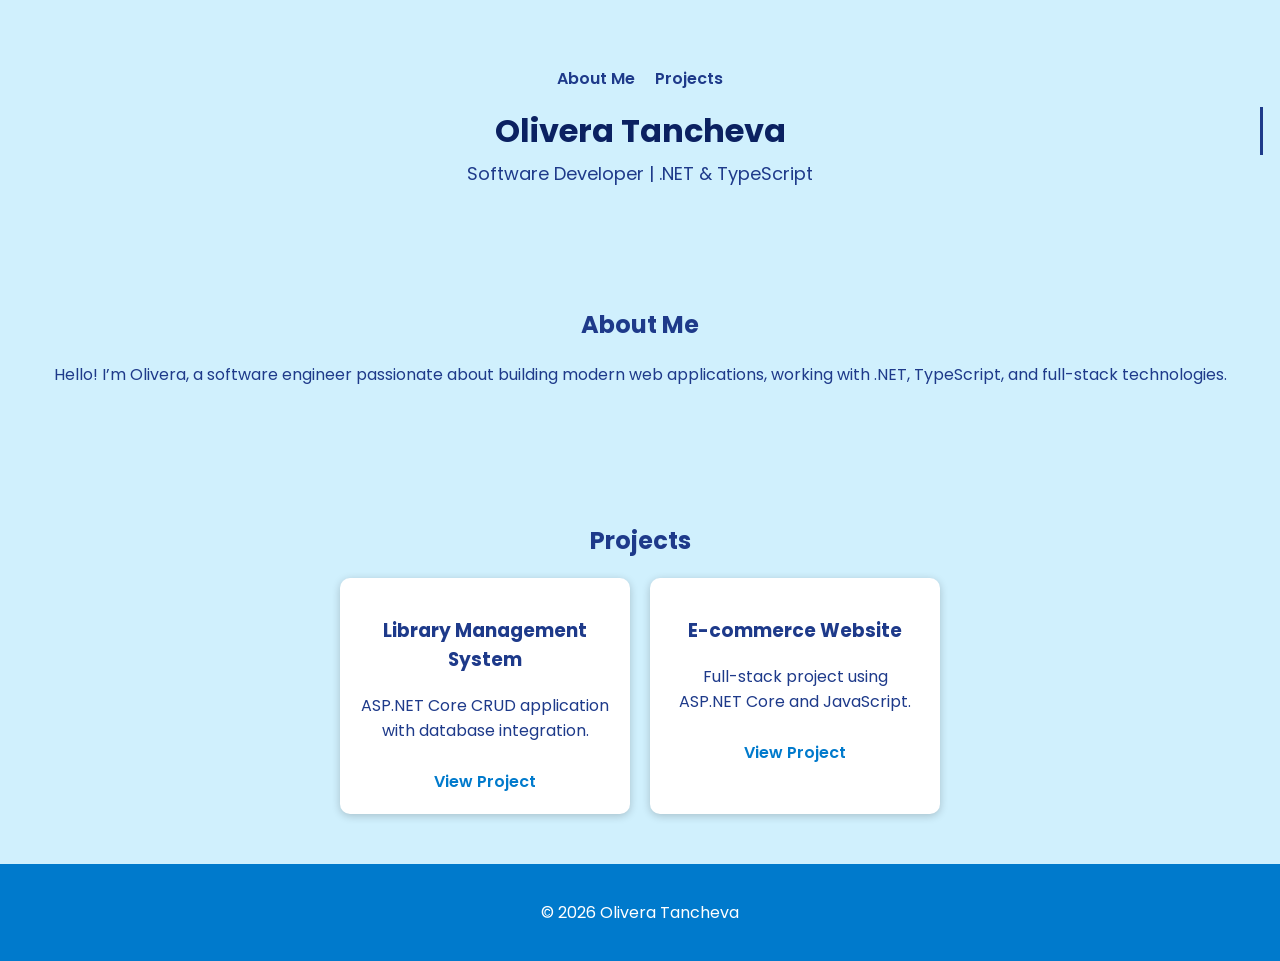
==== index.html @ fe3d7216 "Update index.html" ====
<!DOCTYPE html>
<html lang="en">
<head>
  <meta charset="UTF-8">
  <meta name="viewport" content="width=device-width, initial-scale=1.0">
  <title>Olivera Tancheva | Portfolio</title>
  <link rel="stylesheet" href="style.css">

  <style>
    /* Typing effect */
    .typing {
      border-right: 3px solid #1e3a8a;
      white-space: nowrap;
      overflow: hidden;
      width: 0;
      animation: typing 3s steps(20, end) forwards, blink 0.7s infinite;
    }

    @keyframes typing {
      from { width: 0 }
      to { width: 100% }
    }

    @keyframes blink {
      50% { border-color: transparent }
    }
  </style>
</head>

<body>
  <header>
    <nav>
      <ul>
        <li><a href="#about">About Me</a></li>
        <li><a href="#projects">Projects</a></li>
      </ul>
    </nav>

    <!-- Typing Name -->
    <h1 class="typing">Olivera Tancheva</h1>

    <p>Software Developer | .NET & TypeScript</p>
  </header>

  <section id="about">
    <h2>About Me</h2>
    <p>
      Hello! I’m Olivera, a software engineer passionate about building modern web applications,
      working with .NET, TypeScript, and full-stack technologies.
    </p>
  </section>

  <section id="projects">
    <h2>Projects</h2>

    <div class="project-grid">
      <div class="project-card">
        <h3>Library Management System</h3>
        <p>ASP.NET Core CRUD application with database integration.</p>
        <a href="#">View Project</a>
      </div>

      <div class="project-card">
        <h3>E-commerce Website</h3>
        <p>Full-stack project using ASP.NET Core and JavaScript.</p>
        <a href="#">View Project</a>
      </div>
    </div>
  </section>

  <footer>
    <p>© 2026 Olivera Tancheva</p>
  </footer>
</body>
</html>
---- style.css ----
/* Import Google Font */
@import url('https://fonts.googleapis.com/css2?family=Poppins:wght@400;600&display=swap');

/* General styles */
body {
  margin: 0;
  font-family: 'Poppins', Arial, sans-serif;
  background-color: #d0f0fd; /* Light sky blue */
  color: #1e3a8a; /* Medium deep blue for text */
}

/* Header */
header {
  text-align: center;
  padding: 50px 20px;
}

header nav ul {
  list-style: none;
  padding: 0;
  display: flex;
  justify-content: center;
  gap: 20px;
}

header nav ul li a {
  text-decoration: none;
  color: #1e3a8a; /* Matches text color */
  font-weight: 600;
  transition: color 0.3s;
}

header nav ul li a:hover {
  color: #007acc; /* Slightly brighter on hover */
}

header h1 {
  margin: 10px 0 5px 0;
  color: #0b2161; /* Slightly darker blue for emphasis */
}

header p {
  font-size: 18px;
  margin: 0;
  color: #1e3a8a;
}

/* Sections */
section {
  padding: 50px 20px;
  text-align: center;
}

.project-grid {
  display: flex;
  flex-wrap: wrap;
  justify-content: center;
  gap: 20px;
}

.project-card {
  background: white;
  border-radius: 10px;
  padding: 20px;
  width: 250px;
  box-shadow: 0 2px 8px rgba(0,0,0,0.2);
  color: #1e3a8a;
}

.project-card a {
  display: inline-block;
  margin-top: 10px;
  text-decoration: none;
  color: #007acc;
  font-weight: 600;
}

/* Footer */
footer {
  text-align: center;
  padding: 20px;
  background: #007acc;
  color: white;
}
footer a {
  color: white;
  text-decoration: underline;
}
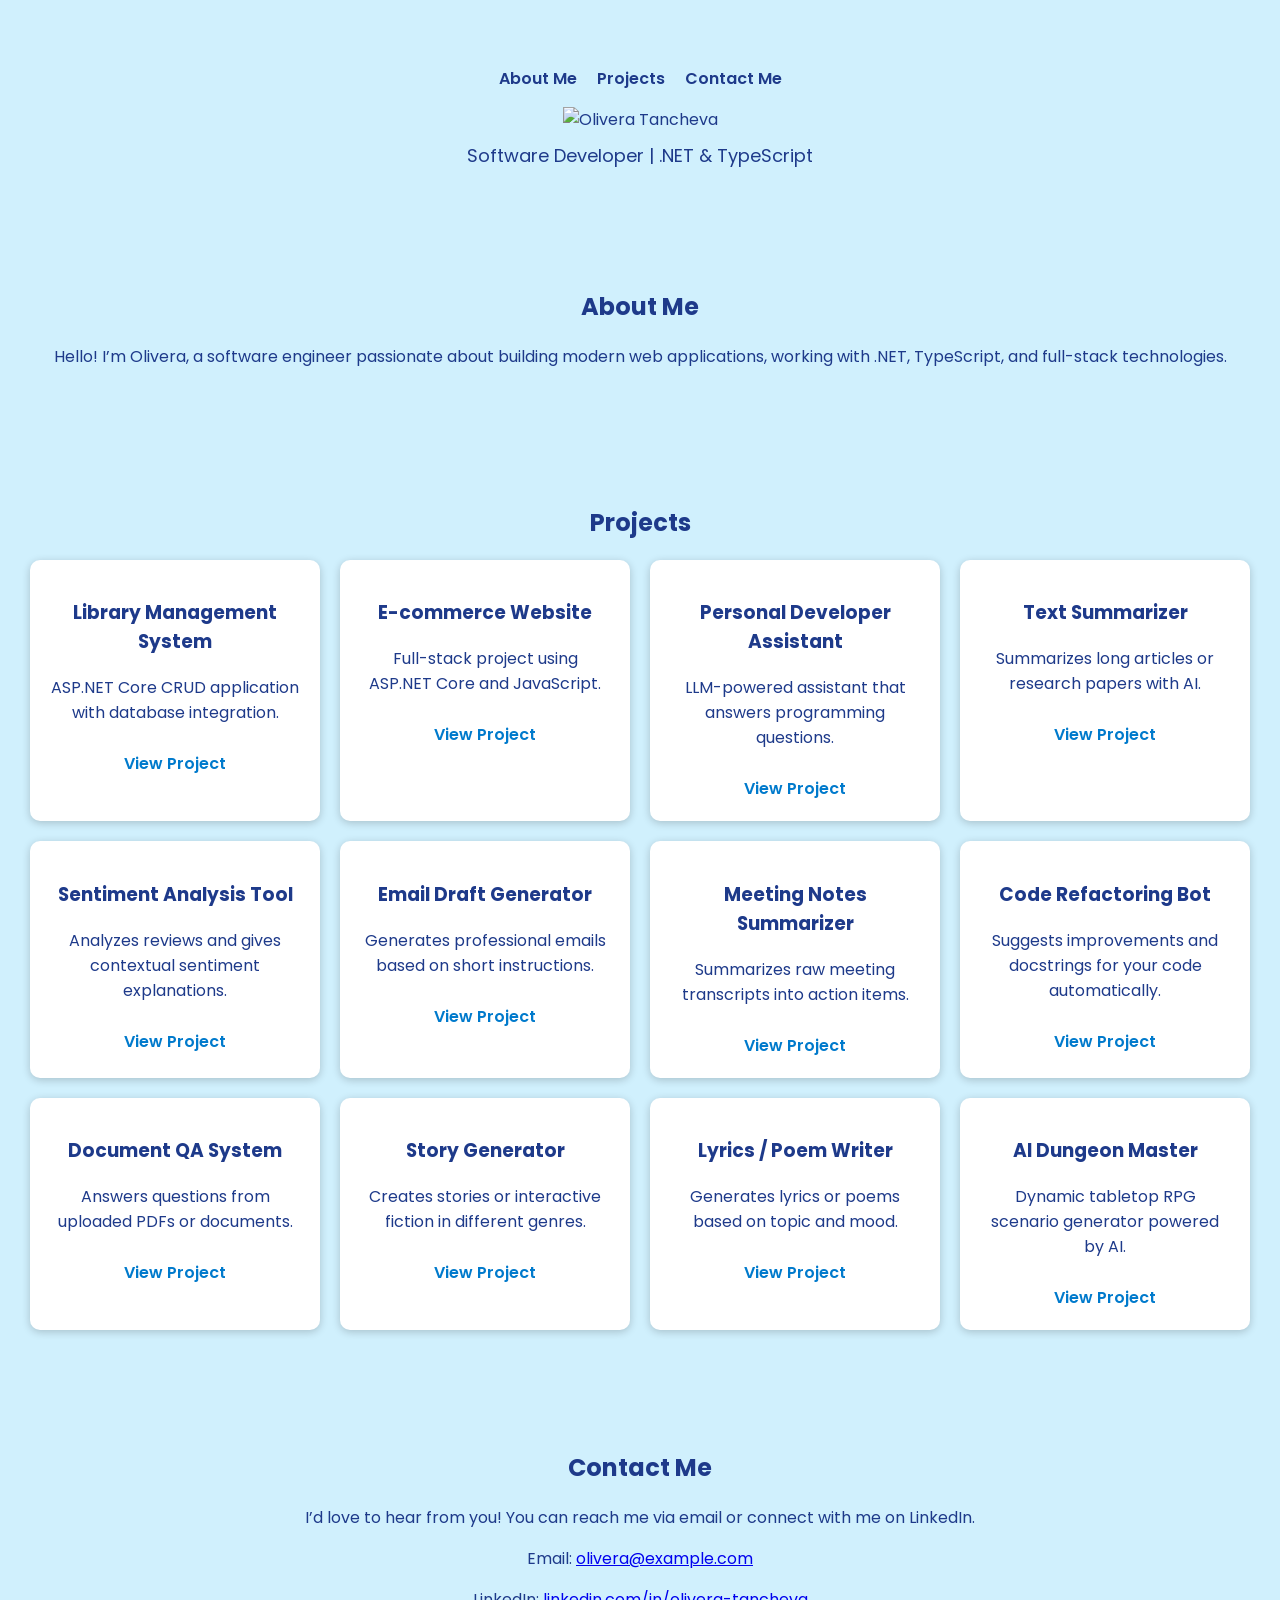
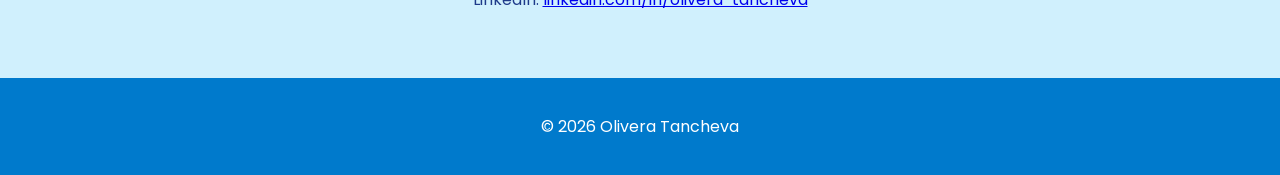
==== commit d1d2c512: "Update index.html" ====
--- a/index.html
+++ b/index.html
@@ -4,43 +4,37 @@
   <meta charset="UTF-8">
   <meta name="viewport" content="width=device-width, initial-scale=1.0">
   <title>Olivera Tancheva | Portfolio</title>
+
+  <!-- Font -->
+  <link href="https://fonts.googleapis.com/css2?family=Poppins:wght@400;600&display=swap" rel="stylesheet">
+
   <link rel="stylesheet" href="style.css">
-
-  <style>
-    /* Typing effect */
-    .typing {
-      border-right: 3px solid #1e3a8a;
-      white-space: nowrap;
-      overflow: hidden;
-      width: 0;
-      animation: typing 3s steps(20, end) forwards, blink 0.7s infinite;
-    }
-
-    @keyframes typing {
-      from { width: 0 }
-      to { width: 100% }
-    }
-
-    @keyframes blink {
-      50% { border-color: transparent }
-    }
-  </style>
 </head>
 
 <body>
   <header>
-    <nav>
-      <ul>
-        <li><a href="#about">About Me</a></li>
-        <li><a href="#projects">Projects</a></li>
-      </ul>
-    </nav>
+  <nav>
+    <ul>
+      <nav>
+  <ul>
+    <li><a href="#about">About Me</a></li>
+    <li><a href="#projects">Projects</a></li>
+    <li><a href="#contact">Contact Me</a></li> <!-- New link -->
+  </ul>
+</nav>
+    </ul>
+  </nav>
 
-    <!-- Typing Name -->
-    <h1 class="typing">Olivera Tancheva</h1>
+  <!-- Profile Image -->
+  <div class="profile-image-container">
+    <img src="images/profile.jpeg" alt="Olivera Tancheva" class="profile-image">
+  </div>
 
-    <p>Software Developer | .NET & TypeScript</p>
-  </header>
+  <!-- Typing Name -->
+  <h1 id="typing-name"></h1>
+
+  <p>Software Developer | .NET & TypeScript</p>
+</header>
 
   <section id="about">
     <h2>About Me</h2>
@@ -51,25 +45,97 @@
   </section>
 
   <section id="projects">
-    <h2>Projects</h2>
+  <h2>Projects</h2>
 
-    <div class="project-grid">
-      <div class="project-card">
-        <h3>Library Management System</h3>
-        <p>ASP.NET Core CRUD application with database integration.</p>
-        <a href="#">View Project</a>
-      </div>
+  <div class="project-grid">
+    <!-- Existing Projects -->
+    <div class="project-card">
+      <h3>Library Management System</h3>
+      <p>ASP.NET Core CRUD application with database integration.</p>
+      <a href="projects/project1.html">View Project</a>
+    </div>
 
-      <div class="project-card">
-        <h3>E-commerce Website</h3>
-        <p>Full-stack project using ASP.NET Core and JavaScript.</p>
-        <a href="#">View Project</a>
-      </div>
+    <div class="project-card">
+      <h3>E-commerce Website</h3>
+      <p>Full-stack project using ASP.NET Core and JavaScript.</p>
+      <a href="projects/project2.html">View Project</a>
     </div>
-  </section>
 
+    <!-- New Projects -->
+    <div class="project-card">
+      <h3>Personal Developer Assistant</h3>
+      <p>LLM-powered assistant that answers programming questions.</p>
+      <a href="projects/project3.html">View Project</a>
+    </div>
+
+    <div class="project-card">
+      <h3>Text Summarizer</h3>
+      <p>Summarizes long articles or research papers with AI.</p>
+      <a href="projects/project4.html">View Project</a>
+    </div>
+
+    <div class="project-card">
+      <h3>Sentiment Analysis Tool</h3>
+      <p>Analyzes reviews and gives contextual sentiment explanations.</p>
+      <a href="projects/project5.html">View Project</a>
+    </div>
+
+    <div class="project-card">
+      <h3>Email Draft Generator</h3>
+      <p>Generates professional emails based on short instructions.</p>
+      <a href="projects/project6.html">View Project</a>
+    </div>
+
+    <div class="project-card">
+      <h3>Meeting Notes Summarizer</h3>
+      <p>Summarizes raw meeting transcripts into action items.</p>
+      <a href="projects/project7.html">View Project</a>
+    </div>
+
+    <div class="project-card">
+      <h3>Code Refactoring Bot</h3>
+      <p>Suggests improvements and docstrings for your code automatically.</p>
+      <a href="projects/project8.html">View Project</a>
+    </div>
+
+    <div class="project-card">
+      <h3>Document QA System</h3>
+      <p>Answers questions from uploaded PDFs or documents.</p>
+      <a href="projects/project9.html">View Project</a>
+    </div>
+
+    <div class="project-card">
+      <h3>Story Generator</h3>
+      <p>Creates stories or interactive fiction in different genres.</p>
+      <a href="projects/project10.html">View Project</a>
+    </div>
+
+    <div class="project-card">
+      <h3>Lyrics / Poem Writer</h3>
+      <p>Generates lyrics or poems based on topic and mood.</p>
+      <a href="projects/project11.html">View Project</a>
+    </div>
+
+    <div class="project-card">
+      <h3>AI Dungeon Master</h3>
+      <p>Dynamic tabletop RPG scenario generator powered by AI.</p>
+      <a href="projects/project12.html">View Project</a>
+    </div>
+  </div>
+</section>
+
+<section id="contact">
+  <h2>Contact Me</h2>
+  <p>
+    I’d love to hear from you! You can reach me via email or connect with me on LinkedIn.
+  </p>
+  <p>Email: <a href="mailto:olivera@example.com">olivera@example.com</a></p>
+  <p>LinkedIn: <a href="https://www.linkedin.com/in/olivera-tancheva" target="_blank">linkedin.com/in/olivera-tancheva</a></p>
+</section>
   <footer>
     <p>© 2026 Olivera Tancheva</p>
   </footer>
+
+  <script src="script.js"></script>
 </body>
 </html>
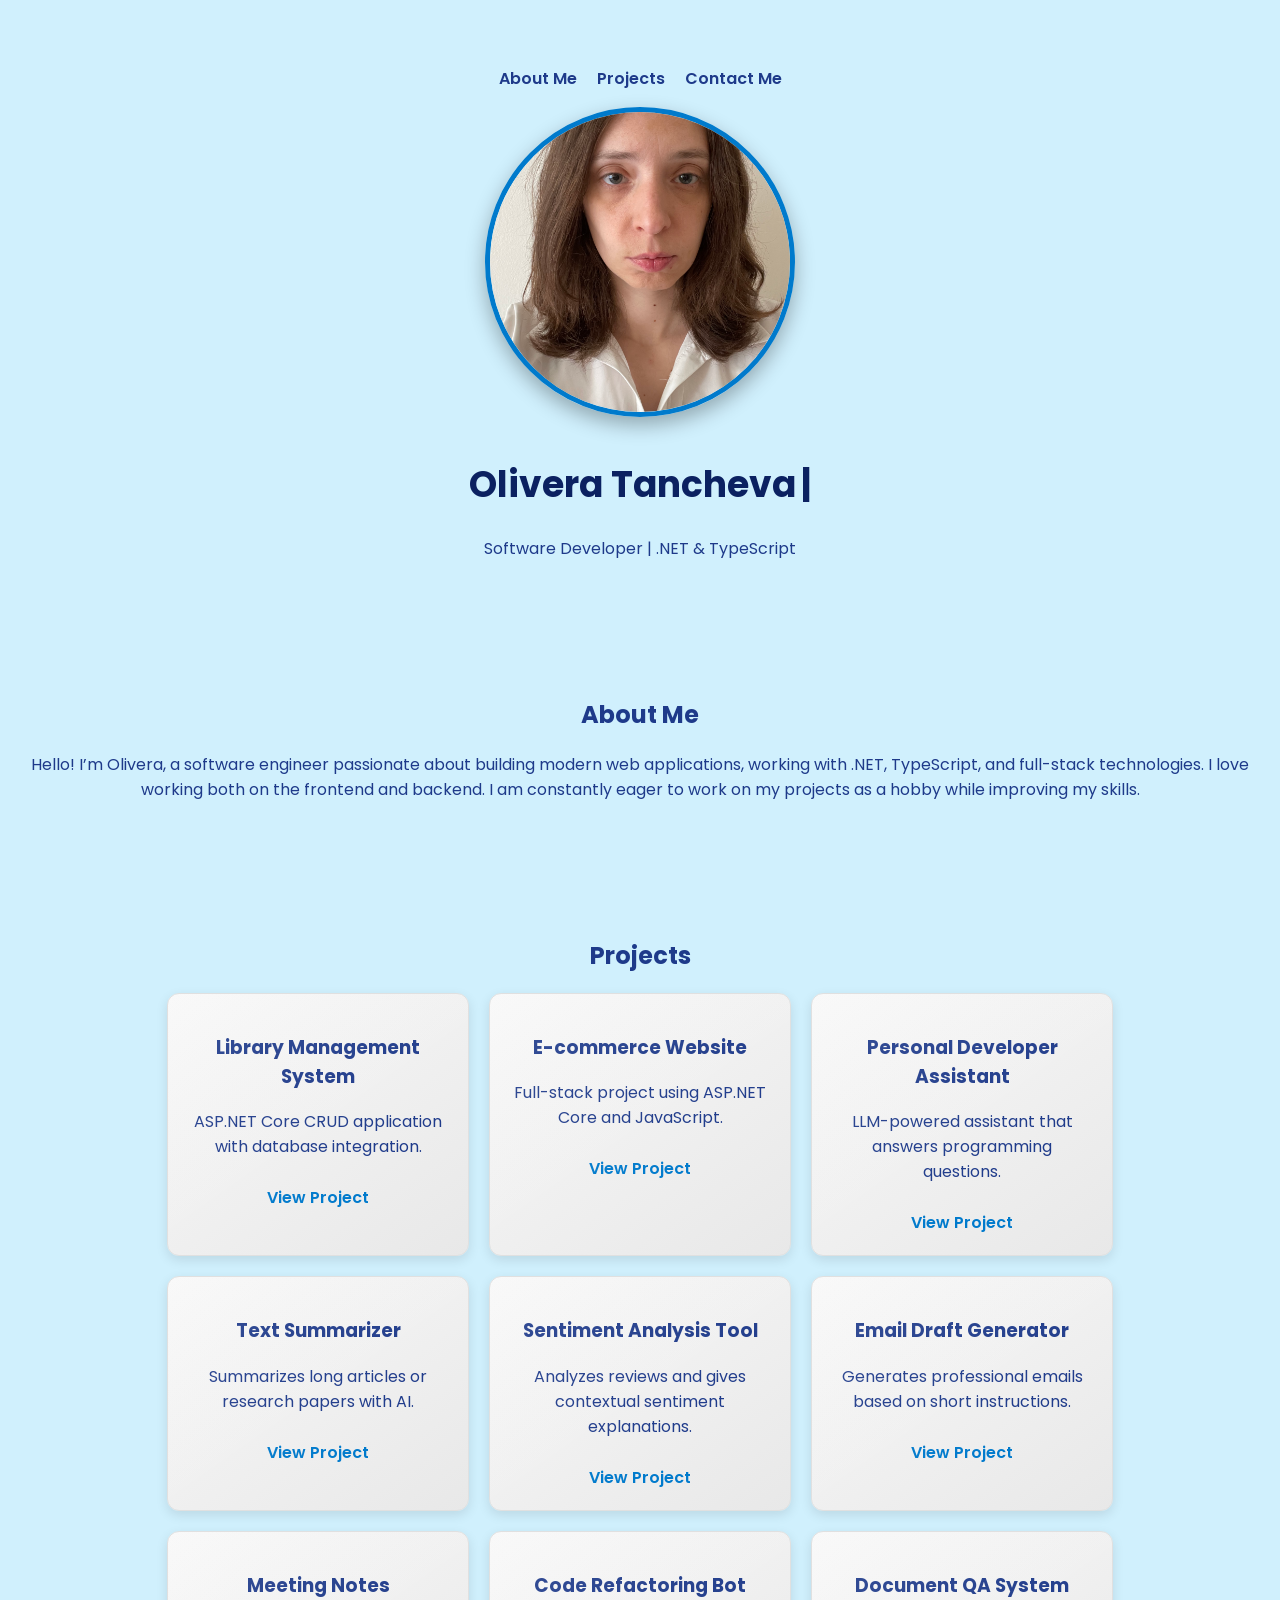
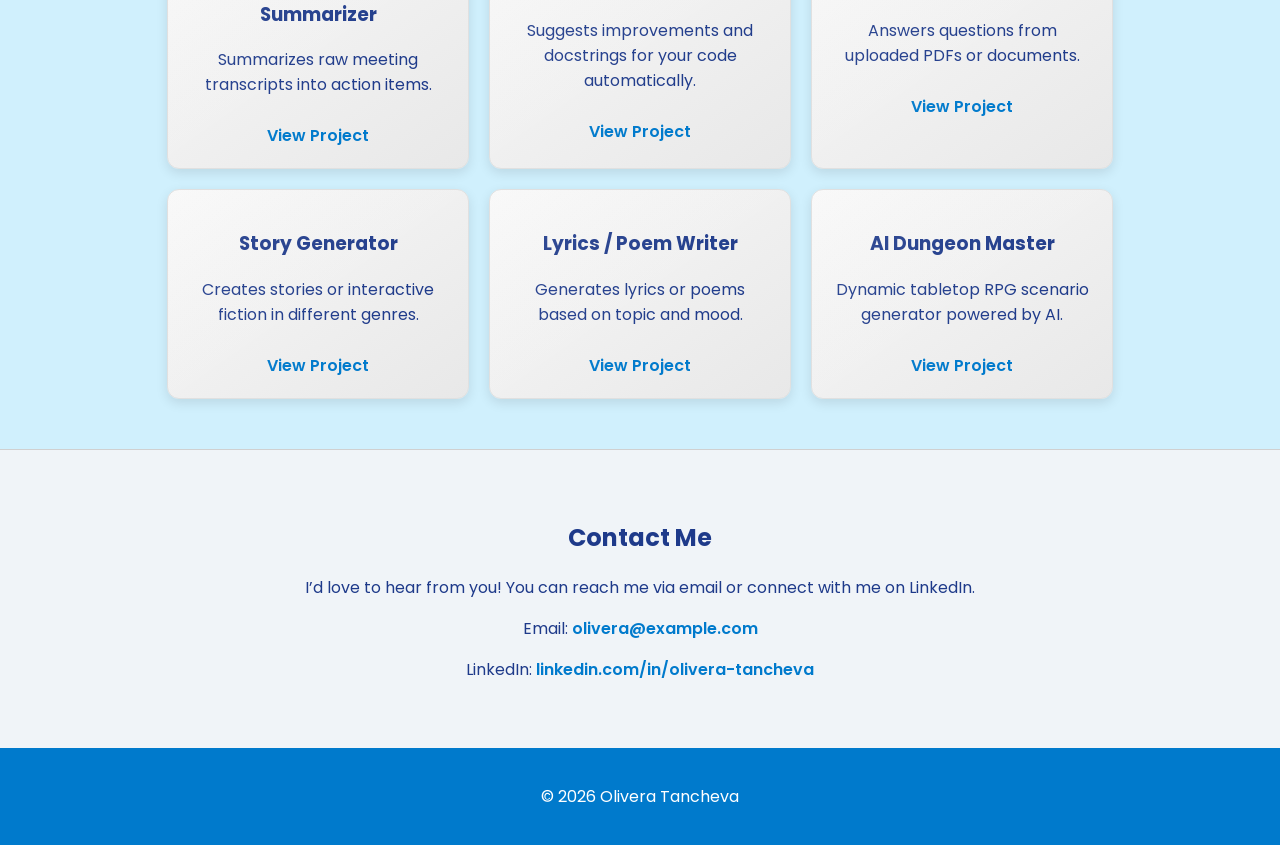
==== commit ce52a6b5: "Update index.html" ====
--- a/index.html
+++ b/index.html
@@ -40,7 +40,7 @@
     <h2>About Me</h2>
     <p>
       Hello! I’m Olivera, a software engineer passionate about building modern web applications,
-      working with .NET, TypeScript, and full-stack technologies.
+      working with .NET, TypeScript, and full-stack technologies. I love working both on the frontend and backend. I am constantly eager to work on my projects as a hobby while improving my skills.
     </p>
   </section>
 
--- a/style.css
+++ b/style.css
@@ -1,12 +1,8 @@
-/* Import Google Font */
-@import url('https://fonts.googleapis.com/css2?family=Poppins:wght@400;600&display=swap');
-
-/* General styles */
 body {
   margin: 0;
-  font-family: 'Poppins', Arial, sans-serif;
-  background-color: #d0f0fd; /* Light sky blue */
-  color: #1e3a8a; /* Medium deep blue for text */
+  font-family: 'Poppins', sans-serif;
+  background-color: #d0f0fd; /* light sky blue */
+  color: #1e3a8a;
 }
 
 /* Header */
@@ -15,34 +11,33 @@
   padding: 50px 20px;
 }
 
-header nav ul {
+nav ul {
   list-style: none;
-  padding: 0;
   display: flex;
   justify-content: center;
   gap: 20px;
+  padding: 0;
 }
 
-header nav ul li a {
+nav a {
   text-decoration: none;
-  color: #1e3a8a; /* Matches text color */
+  color: #1e3a8a;
   font-weight: 600;
-  transition: color 0.3s;
 }
 
-header nav ul li a:hover {
-  color: #007acc; /* Slightly brighter on hover */
+nav a:hover {
+  color: #007acc;
 }
 
-header h1 {
-  margin: 10px 0 5px 0;
-  color: #0b2161; /* Slightly darker blue for emphasis */
+/* Typing cursor */
+#typing-name::after {
+  content: "|";
+  margin-left: 5px;
+  animation: blink 1s infinite;
 }
 
-header p {
-  font-size: 18px;
-  margin: 0;
-  color: #1e3a8a;
+@keyframes blink {
+  50% { opacity: 0; }
 }
 
 /* Sections */
@@ -51,38 +46,127 @@
   text-align: center;
 }
 
+h1 {
+  font-size: 36px;
+  color: #0b2161;
+}
+
+h2 {
+  margin-bottom: 20px;
+}
+
+/* Projects */
 .project-grid {
   display: flex;
+  justify-content: center;
   flex-wrap: wrap;
-  justify-content: center;
   gap: 20px;
 }
 
+/* Profile Image */
+.profile-image-container {
+  display: flex;
+  justify-content: center;
+  margin-bottom: 40px; /* space between image and name */
+}
+
+.profile-image {
+  width: 300px;        /* much bigger */
+  height: 300px;       /* keep square for perfect circle */
+  border-radius: 50%;  /* circular shape */
+  object-fit: cover;   /* maintain proportions */
+  border: 5px solid #007acc; /* nice border matching theme */
+  box-shadow: 0 8px 20px rgba(0,0,0,0.3); /* stronger shadow for pop */
+}
+card:hover {
+  transform: translateY(-5px);
+  box-shadow: 0 8px 20px rgba(0,0,0,0.25);
+  background: linear-gradient(145deg, #f0f0f0, #d9d9d9); /* slightly brighter on hover */
+}/* Projects - metallic style */
+/* Projects - light metallic style */
+/* Projects grid (flex wrap handles multiple cards) */
+.project-grid {
+  display: flex;
+  justify-content: center;
+  flex-wrap: wrap;
+  gap: 20px;
+}
+
+/* Cards already have metallic style and hover */
 .project-card {
-  background: white;
-  border-radius: 10px;
+  background: linear-gradient(145deg, #f8f8f8, #e8e8e8); /* light metallic */
   padding: 20px;
-  width: 250px;
-  box-shadow: 0 2px 8px rgba(0,0,0,0.2);
+  border-radius: 12px;
+  width: 260px;
+  box-shadow: 0 4px 12px rgba(0,0,0,0.1);
   color: #1e3a8a;
+  position: relative;
+  overflow: hidden;
+  border: 1px solid #e0e0e0;
+  transition: transform 0.3s, box-shadow 0.3s;
+}
+
+.project-card:hover {
+  transform: translateY(-5px);
+  box-shadow: 0 6px 18px rgba(0,0,0,0.15);
+}
+
+.project-card::after {
+  content: "";
+  position: absolute;
+  top: -50%;
+  left: -50%;
+  width: 200%;
+  height: 200%;
+  background: linear-gradient(120deg, rgba(255,255,255,0.2) 0%, rgba(255,255,255,0) 60%);
+  transform: rotate(25deg);
+  transition: transform 0.5s;
+  pointer-events: none; /* allow clicks */
+}
+
+.project-card:hover::after {
+  transform: rotate(25deg) translateX(50%);
 }
 
 .project-card a {
   display: inline-block;
   margin-top: 10px;
   text-decoration: none;
+  color: #007acc; /* normal blue */
+  font-weight: 600;
+  transition: color 0.2s;
+}
+
+.project-card a:hover {
+  color: #005fa3;
+}
+
+.project-card a:active {
+  color: #003f6b; /* dark blue on click */
+}
+
+#contact {
+  padding: 50px 20px;
+  text-align: center;
+  background-color: #f0f4f8; /* very light blue-grey for contrast */
+  border-top: 1px solid #d0d0d0;
+}
+
+#contact a {
   color: #007acc;
+  text-decoration: none;
   font-weight: 600;
+}
+
+#contact a:hover {
+  color: #005fa3; /* dark blue on hover */
+  text-decoration: underline;
 }
 
 /* Footer */
 footer {
+  background: #007acc;
+  color: white;
   text-align: center;
   padding: 20px;
-  background: #007acc;
-  color: white;
 }
-footer a {
-  color: white;
-  text-decoration: underline;
-}
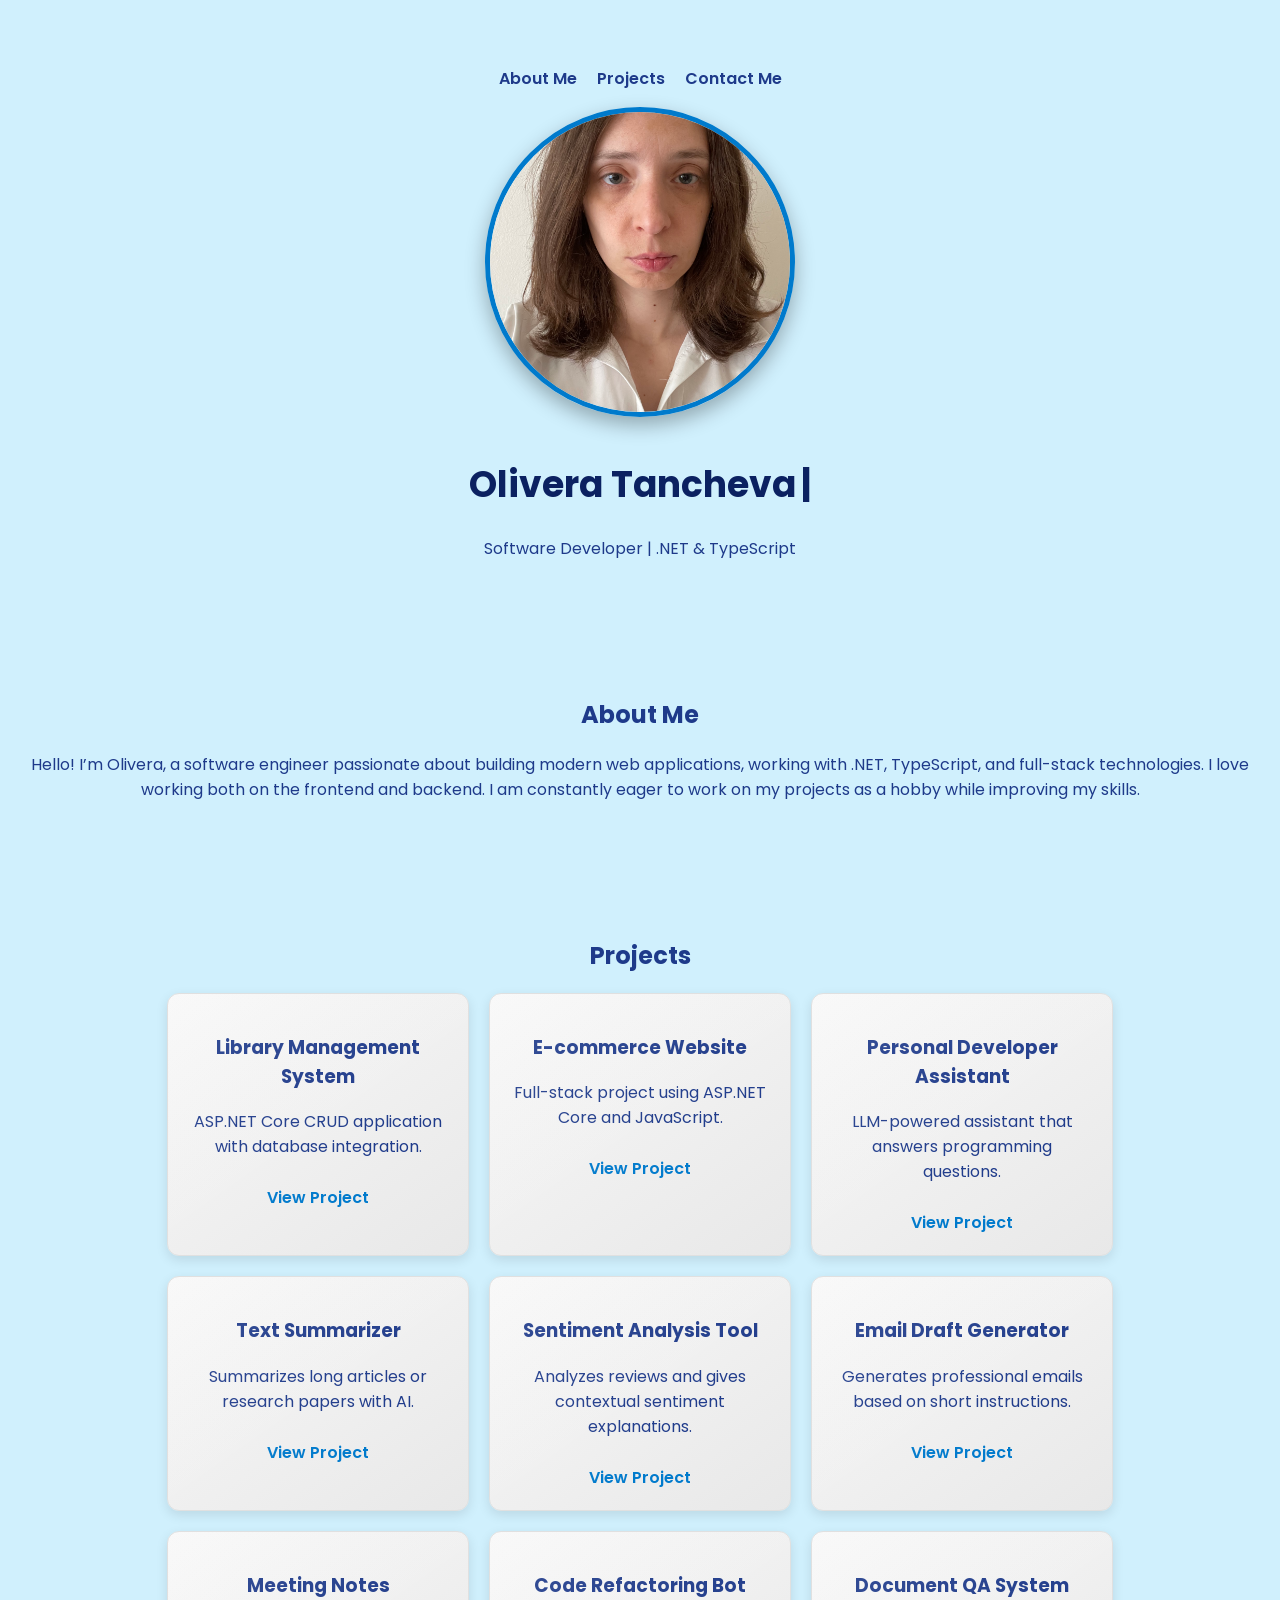
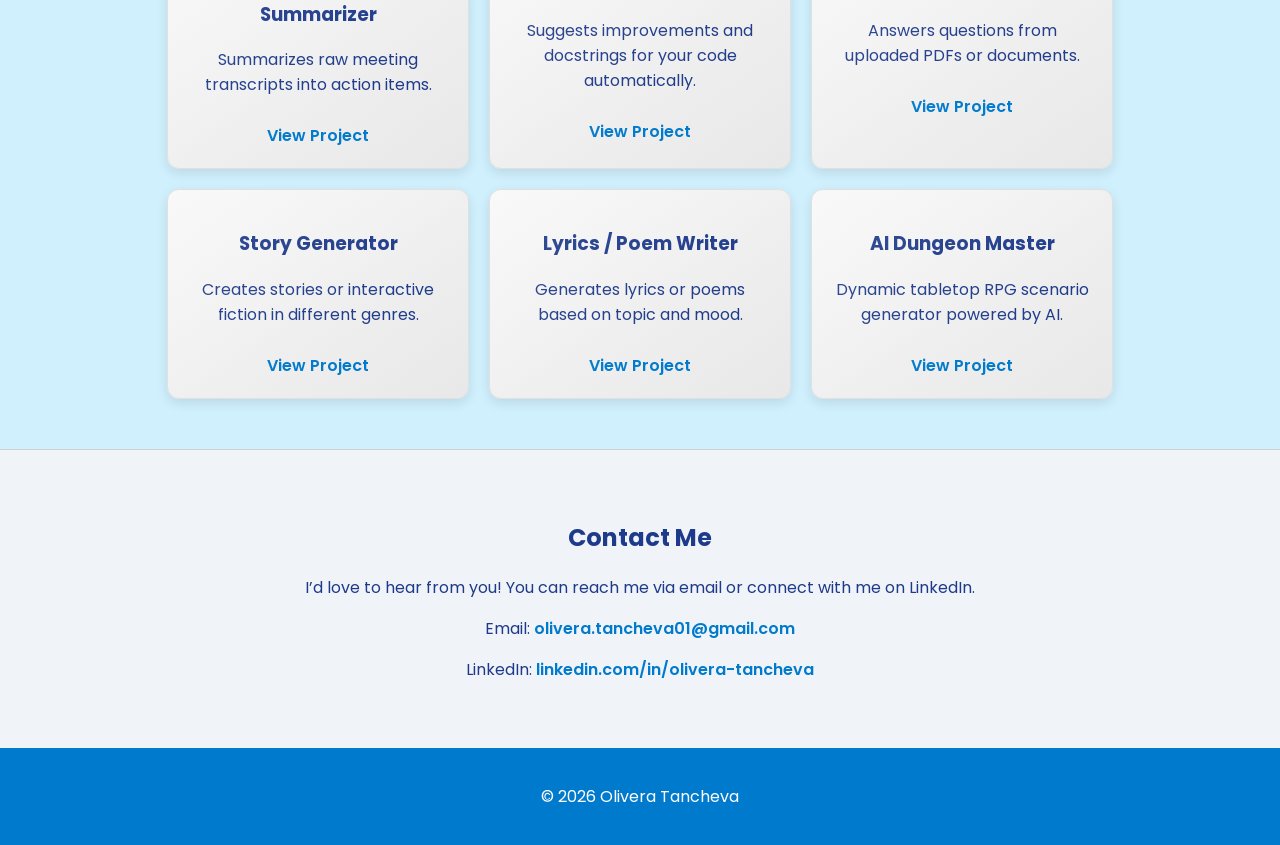
==== commit 6df7ae89: "Update index.html" ====
--- a/index.html
+++ b/index.html
@@ -129,7 +129,7 @@
   <p>
     I’d love to hear from you! You can reach me via email or connect with me on LinkedIn.
   </p>
-  <p>Email: <a href="mailto:olivera@example.com">olivera@example.com</a></p>
+  <p>Email: <a href="mailto:olivera.tancheva01@gmail.com">olivera.tancheva01@gmail.com</a></p>
   <p>LinkedIn: <a href="https://www.linkedin.com/in/olivera-tancheva" target="_blank">linkedin.com/in/olivera-tancheva</a></p>
 </section>
   <footer>
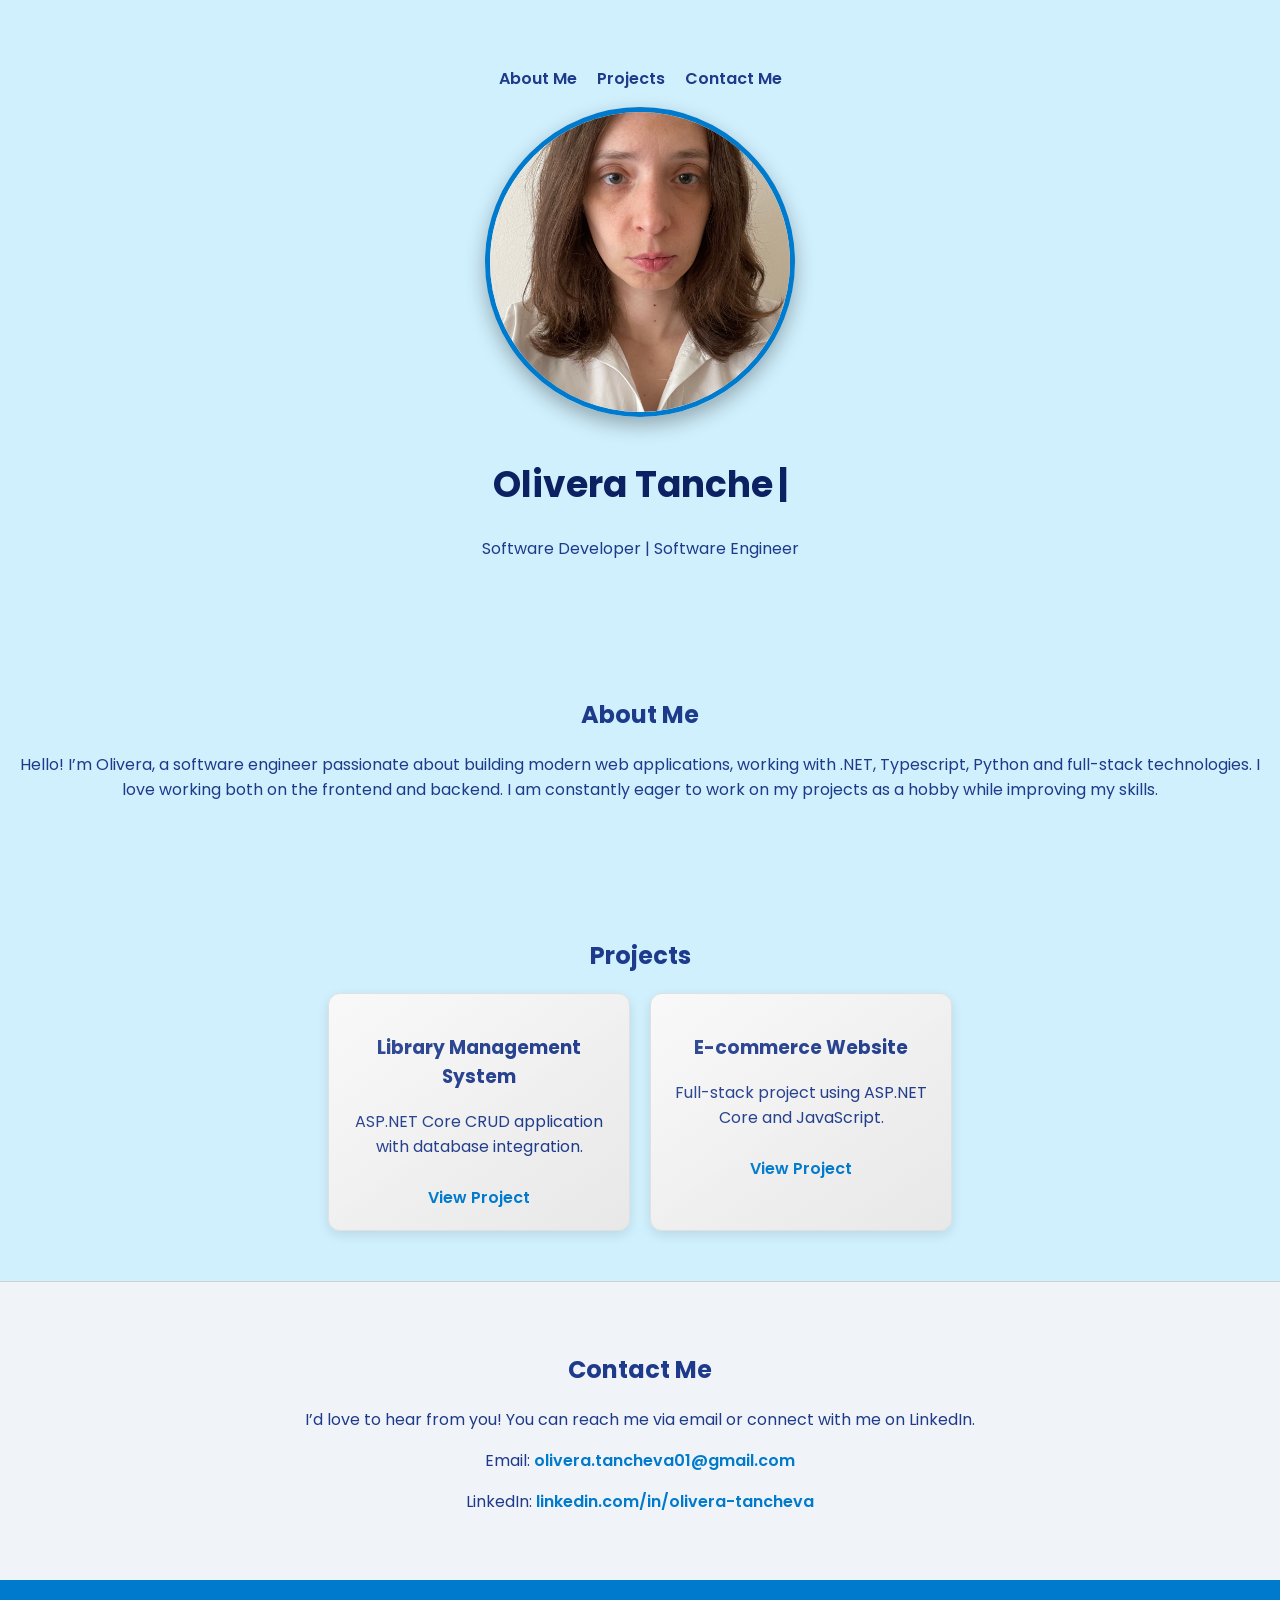
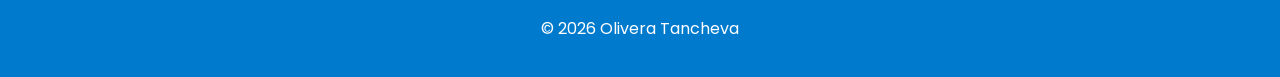
==== commit 470647cb: "Update index.html" ====
--- a/index.html
+++ b/index.html
@@ -33,14 +33,14 @@
   <!-- Typing Name -->
   <h1 id="typing-name"></h1>
 
-  <p>Software Developer | .NET & TypeScript</p>
+  <p>Software Developer | Software Engineer</p>
 </header>
 
   <section id="about">
     <h2>About Me</h2>
     <p>
       Hello! I’m Olivera, a software engineer passionate about building modern web applications,
-      working with .NET, TypeScript, and full-stack technologies. I love working both on the frontend and backend. I am constantly eager to work on my projects as a hobby while improving my skills.
+      working with .NET, Typescript, Python and full-stack technologies. I love working both on the frontend and backend. I am constantly eager to work on my projects as a hobby while improving my skills.
     </p>
   </section>
 
@@ -60,68 +60,71 @@
       <p>Full-stack project using ASP.NET Core and JavaScript.</p>
       <a href="projects/project2.html">View Project</a>
     </div>
+    <!-- commented out project -->
+<!-- New Projects -->
 
-    <!-- New Projects -->
-    <div class="project-card">
-      <h3>Personal Developer Assistant</h3>
-      <p>LLM-powered assistant that answers programming questions.</p>
-      <a href="projects/project3.html">View Project</a>
-    </div>
+<!--
+<div class="project-card">
+  <h3>Personal Developer Assistant</h3>
+  <p>LLM-powered assistant that answers programming questions.</p>
+  <a href="projects/project3.html">View Project</a>
+</div>
 
-    <div class="project-card">
-      <h3>Text Summarizer</h3>
-      <p>Summarizes long articles or research papers with AI.</p>
-      <a href="projects/project4.html">View Project</a>
-    </div>
+<div class="project-card">
+  <h3>Text Summarizer</h3>
+  <p>Summarizes long articles or research papers with AI.</p>
+  <a href="projects/project4.html">View Project</a>
+</div>
 
-    <div class="project-card">
-      <h3>Sentiment Analysis Tool</h3>
-      <p>Analyzes reviews and gives contextual sentiment explanations.</p>
-      <a href="projects/project5.html">View Project</a>
-    </div>
+<div class="project-card">
+  <h3>Sentiment Analysis Tool</h3>
+  <p>Analyzes reviews and gives contextual sentiment explanations.</p>
+  <a href="projects/project5.html">View Project</a>
+</div>
 
-    <div class="project-card">
-      <h3>Email Draft Generator</h3>
-      <p>Generates professional emails based on short instructions.</p>
-      <a href="projects/project6.html">View Project</a>
-    </div>
+<div class="project-card">
+  <h3>Email Draft Generator</h3>
+  <p>Generates professional emails based on short instructions.</p>
+  <a href="projects/project6.html">View Project</a>
+</div>
 
-    <div class="project-card">
-      <h3>Meeting Notes Summarizer</h3>
-      <p>Summarizes raw meeting transcripts into action items.</p>
-      <a href="projects/project7.html">View Project</a>
-    </div>
+<div class="project-card">
+  <h3>Meeting Notes Summarizer</h3>
+  <p>Summarizes raw meeting transcripts into action items.</p>
+  <a href="projects/project7.html">View Project</a>
+</div>
 
-    <div class="project-card">
-      <h3>Code Refactoring Bot</h3>
-      <p>Suggests improvements and docstrings for your code automatically.</p>
-      <a href="projects/project8.html">View Project</a>
-    </div>
+<div class="project-card">
+  <h3>Code Refactoring Bot</h3>
+  <p>Suggests improvements and docstrings for your code automatically.</p>
+  <a href="projects/project8.html">View Project</a>
+</div>
 
-    <div class="project-card">
-      <h3>Document QA System</h3>
-      <p>Answers questions from uploaded PDFs or documents.</p>
-      <a href="projects/project9.html">View Project</a>
-    </div>
+<div class="project-card">
+  <h3>Document QA System</h3>
+  <p>Answers questions from uploaded PDFs or documents.</p>
+  <a href="projects/project9.html">View Project</a>
+</div>
 
-    <div class="project-card">
-      <h3>Story Generator</h3>
-      <p>Creates stories or interactive fiction in different genres.</p>
-      <a href="projects/project10.html">View Project</a>
-    </div>
+<div class="project-card">
+  <h3>Story Generator</h3>
+  <p>Creates stories or interactive fiction in different genres.</p>
+  <a href="projects/project10.html">View Project</a>
+</div>
 
-    <div class="project-card">
-      <h3>Lyrics / Poem Writer</h3>
-      <p>Generates lyrics or poems based on topic and mood.</p>
-      <a href="projects/project11.html">View Project</a>
-    </div>
+<div class="project-card">
+  <h3>Lyrics / Poem Writer</h3>
+  <p>Generates lyrics or poems based on topic and mood.</p>
+  <a href="projects/project11.html">View Project</a>
+</div>
 
-    <div class="project-card">
-      <h3>AI Dungeon Master</h3>
-      <p>Dynamic tabletop RPG scenario generator powered by AI.</p>
-      <a href="projects/project12.html">View Project</a>
-    </div>
-  </div>
+<div class="project-card">
+  <h3>AI Dungeon Master</h3>
+  <p>Dynamic tabletop RPG scenario generator powered by AI.</p>
+  <a href="projects/project12.html">View Project</a>
+</div>
+-->
+    
 </section>
 
 <section id="contact">
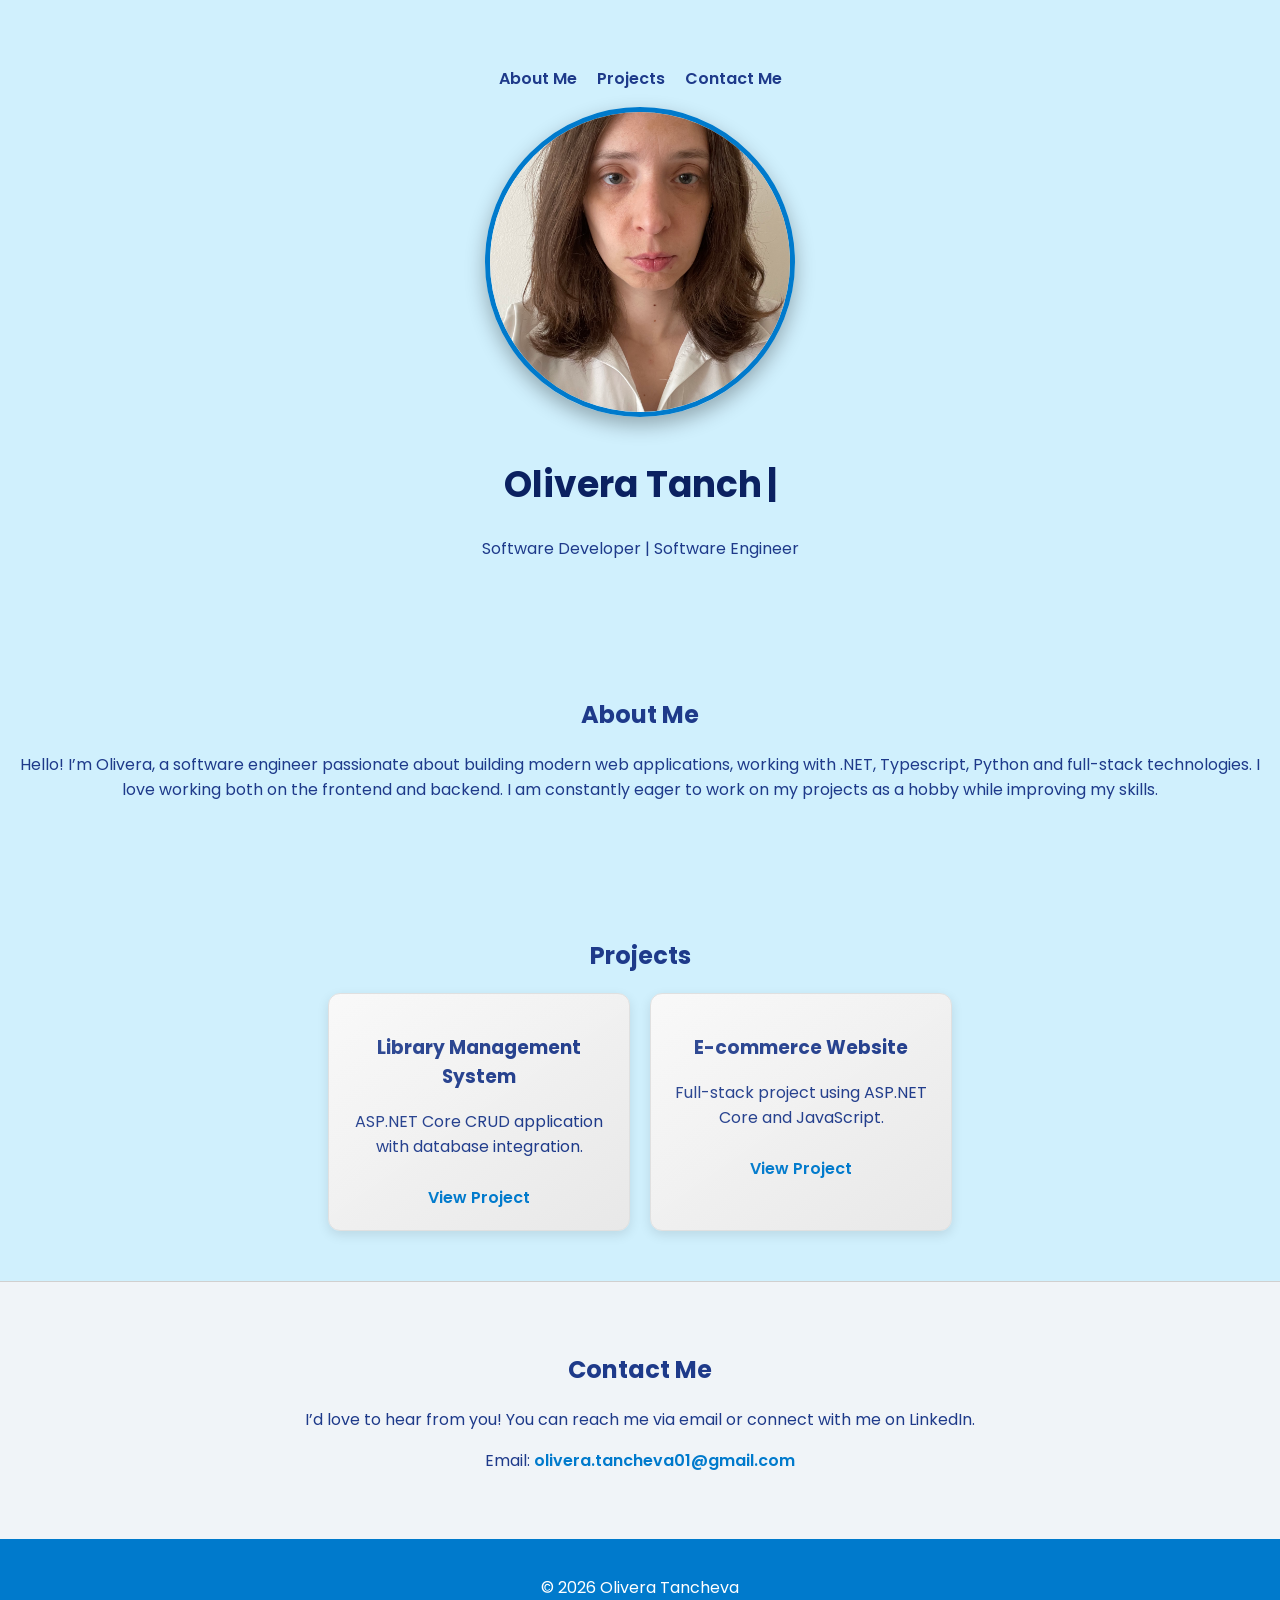
==== commit d97e5722: "Update index.html" ====
--- a/index.html
+++ b/index.html
@@ -133,7 +133,7 @@
     I’d love to hear from you! You can reach me via email or connect with me on LinkedIn.
   </p>
   <p>Email: <a href="mailto:olivera.tancheva01@gmail.com">olivera.tancheva01@gmail.com</a></p>
-  <p>LinkedIn: <a href="https://www.linkedin.com/in/olivera-tancheva" target="_blank">linkedin.com/in/olivera-tancheva</a></p>
+ <!-- <p>LinkedIn: <a href="https://www.linkedin.com/in/olivera-tancheva" target="_blank">linkedin.com/in/olivera-tancheva</a></p>-->
 </section>
   <footer>
     <p>© 2026 Olivera Tancheva</p>
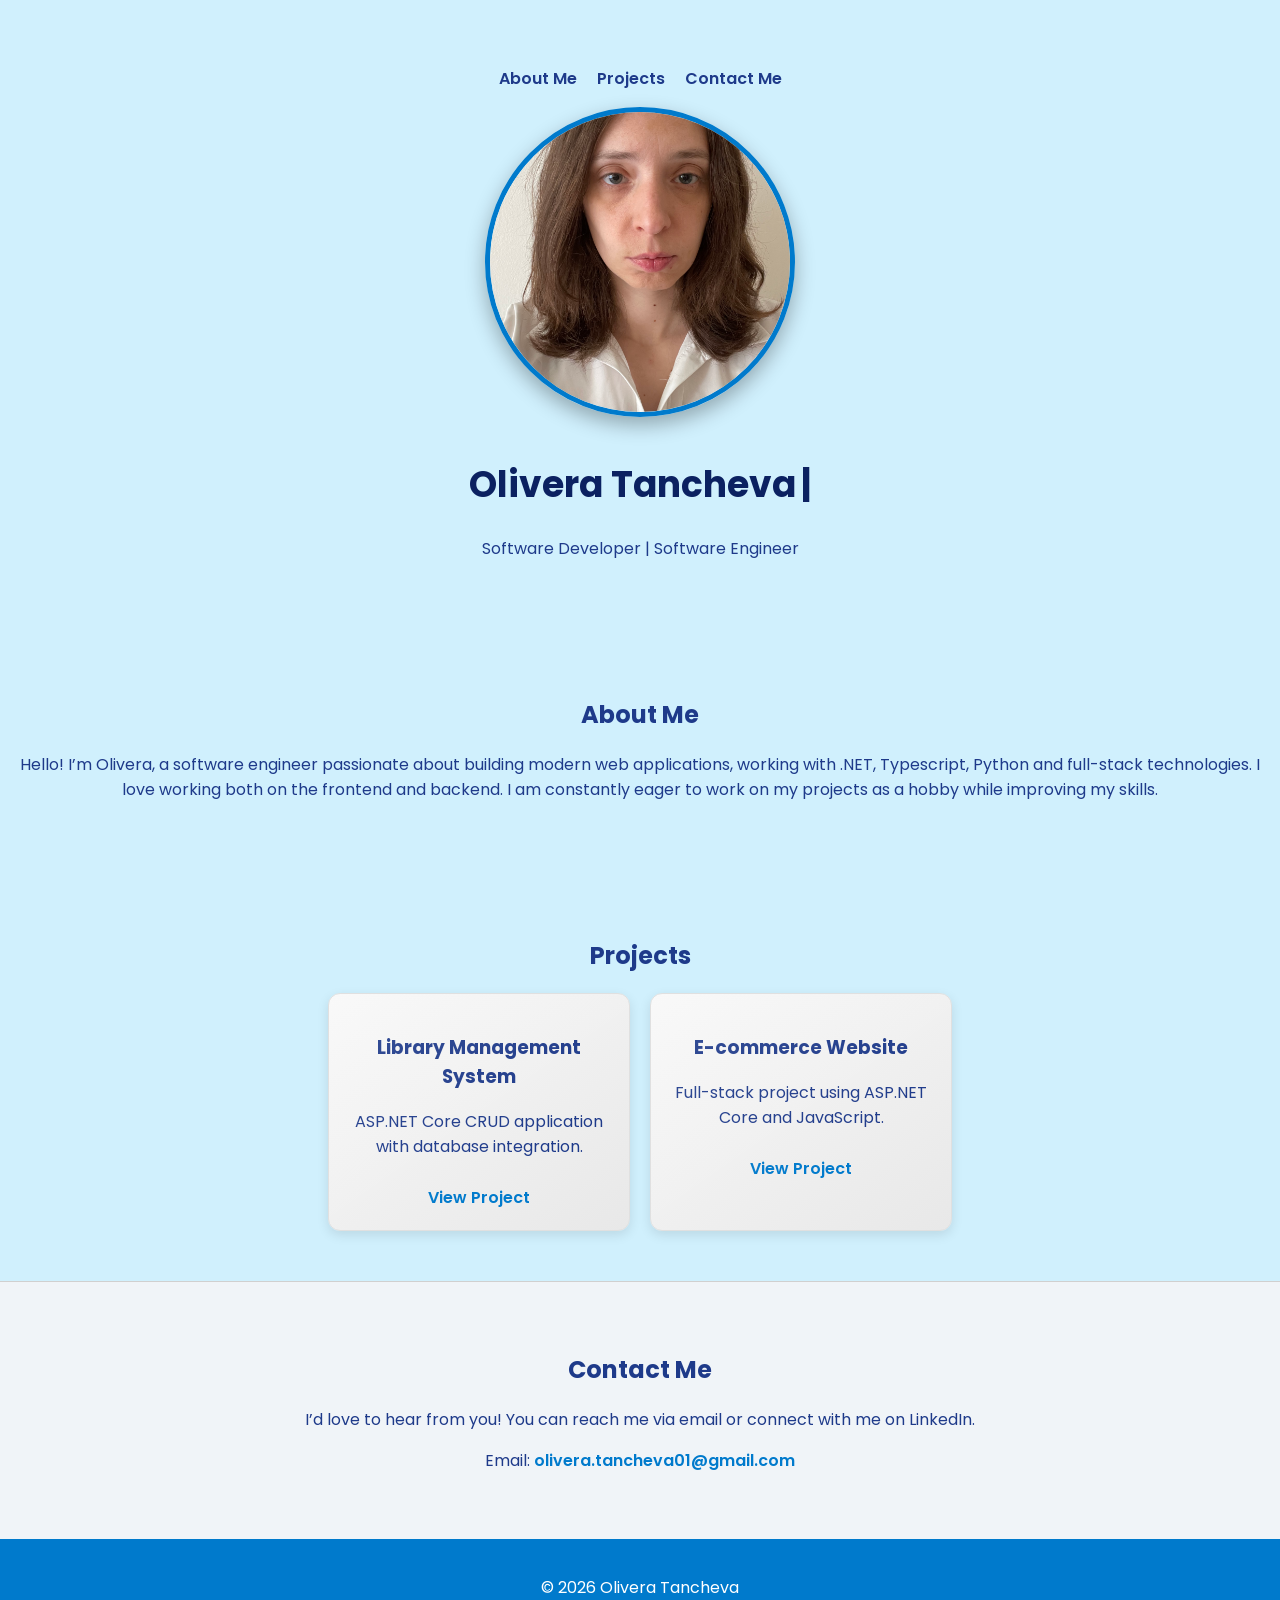
==== commit dbcb17e4: "Update index.html" ====
--- a/index.html
+++ b/index.html
@@ -52,13 +52,13 @@
     <div class="project-card">
       <h3>Library Management System</h3>
       <p>ASP.NET Core CRUD application with database integration.</p>
-      <a href="projects/project1.html">View Project</a>
+      <a href="project/project1.html">View Project</a>
     </div>
 
     <div class="project-card">
       <h3>E-commerce Website</h3>
       <p>Full-stack project using ASP.NET Core and JavaScript.</p>
-      <a href="projects/project2.html">View Project</a>
+      <a href="project/project2.html">View Project</a>
     </div>
     <!-- commented out project -->
 <!-- New Projects -->
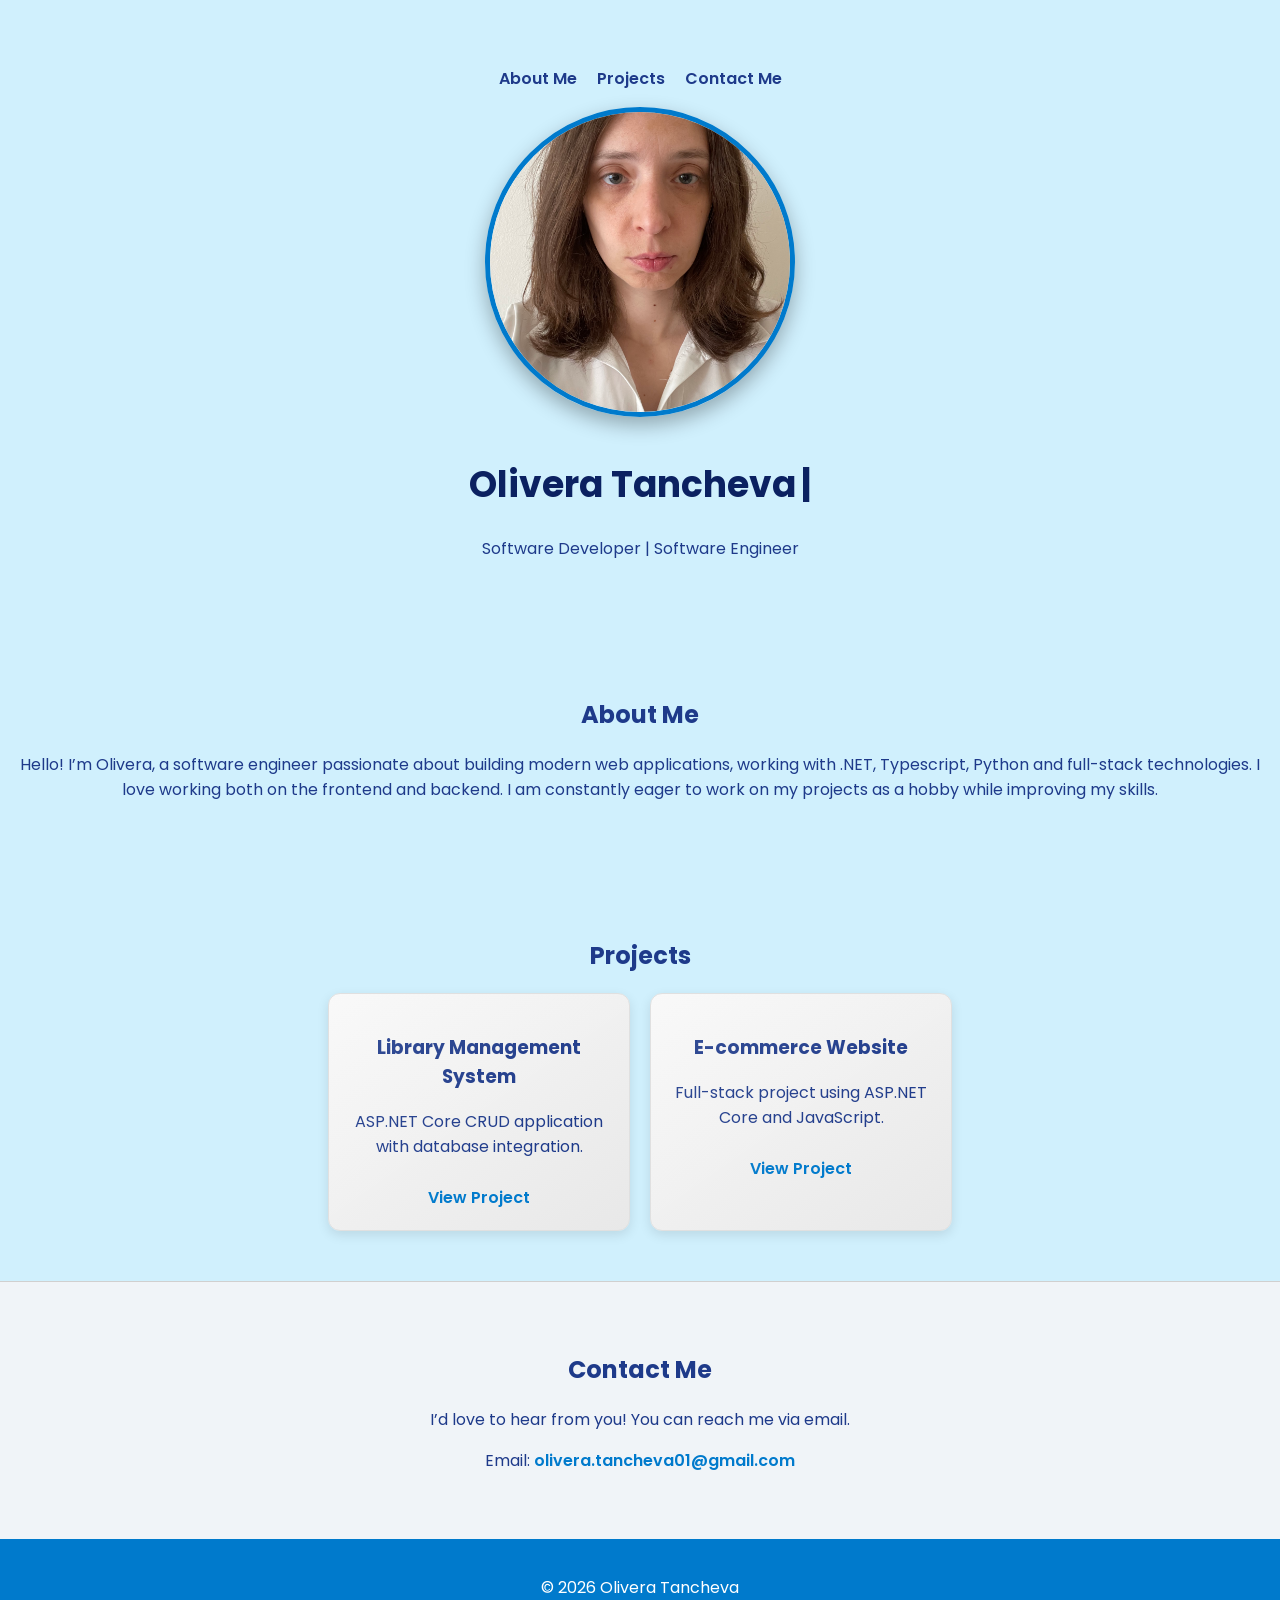
==== commit b03cc258: "Update index.html" ====
--- a/index.html
+++ b/index.html
@@ -130,7 +130,7 @@
 <section id="contact">
   <h2>Contact Me</h2>
   <p>
-    I’d love to hear from you! You can reach me via email or connect with me on LinkedIn.
+    I’d love to hear from you! You can reach me via email.
   </p>
   <p>Email: <a href="mailto:olivera.tancheva01@gmail.com">olivera.tancheva01@gmail.com</a></p>
  <!-- <p>LinkedIn: <a href="https://www.linkedin.com/in/olivera-tancheva" target="_blank">linkedin.com/in/olivera-tancheva</a></p>-->
